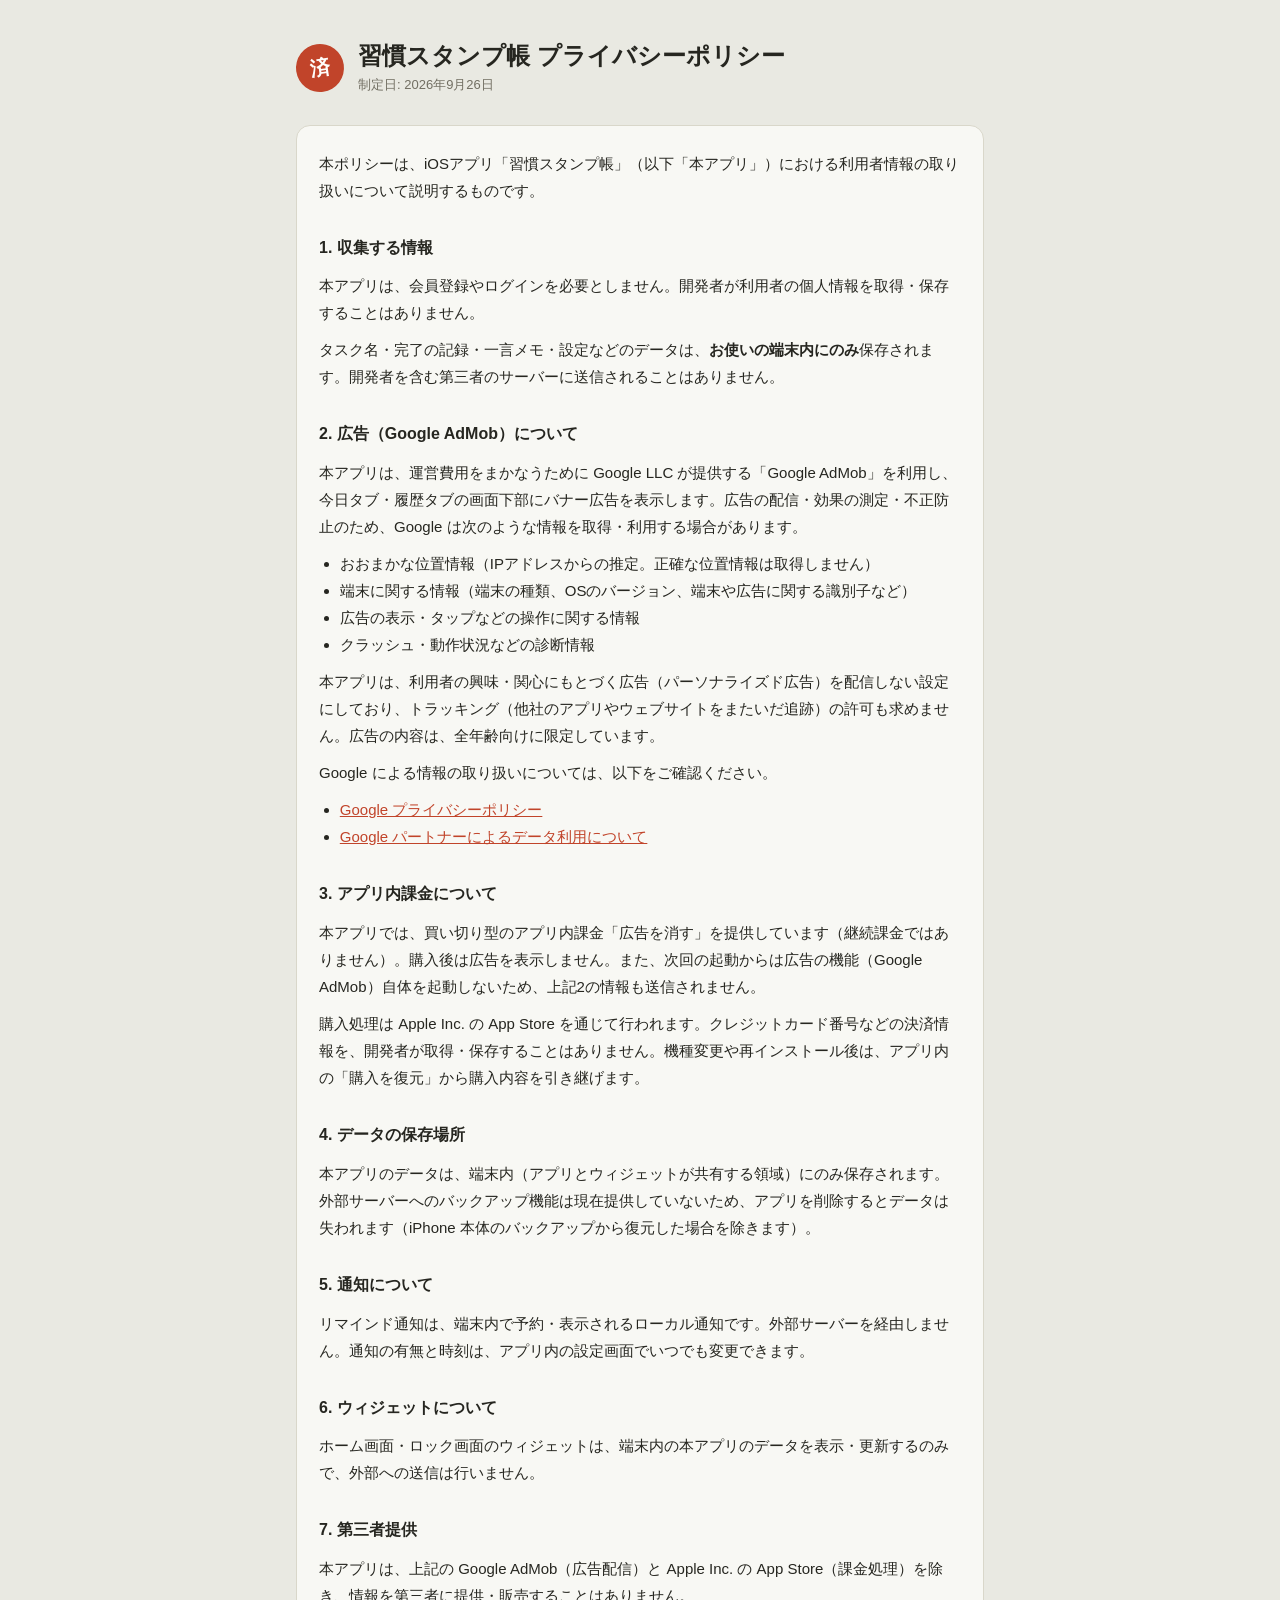
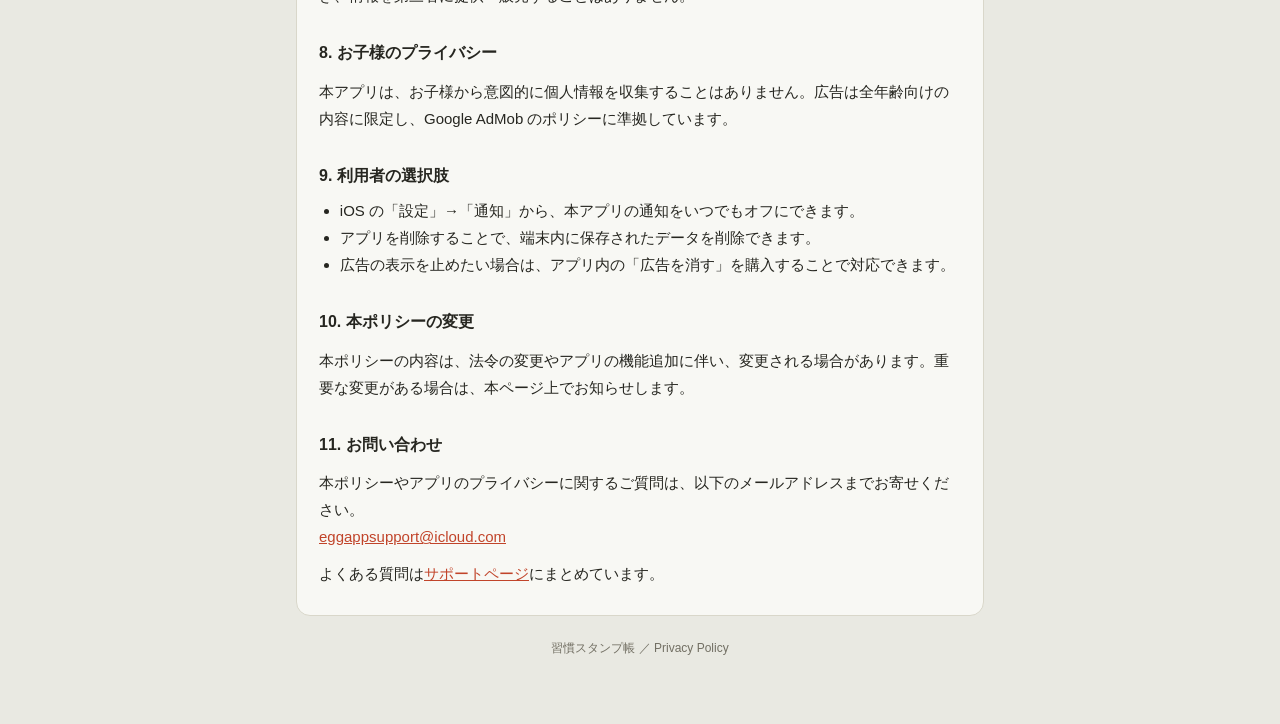
==== index.html @ aec6e475 "習慣スタンプ帳 プライバシーポリシーとサポートページ Co-Authored-By: Claude Opus 5.5 <noreply@anthropic.com>" ====
<!DOCTYPE html>
<html lang="ja">
<head>
<meta charset="utf-8">
<meta name="viewport" content="width=device-width, initial-scale=1">
<title>習慣スタンプ帳 プライバシーポリシー</title>
<meta name="description" content="iOSアプリ「習慣スタンプ帳」における利用者情報の取り扱いについて">
<link rel="stylesheet" href="style.css">
</head>
<body>
<main>
  <header>
    <div class="stamp" aria-hidden="true">済</div>
    <div>
      <h1>習慣スタンプ帳 プライバシーポリシー</h1>
      <p class="sub">制定日: 2026年9月26日</p>
    </div>
  </header>

  <div class="card">
    <p style="margin-top:16px">本ポリシーは、iOSアプリ「習慣スタンプ帳」（以下「本アプリ」）における利用者情報の取り扱いについて説明するものです。</p>

    <h2>1. 収集する情報</h2>
    <p>本アプリは、会員登録やログインを必要としません。開発者が利用者の個人情報を取得・保存することはありません。</p>
    <p>タスク名・完了の記録・一言メモ・設定などのデータは、<b>お使いの端末内にのみ</b>保存されます。開発者を含む第三者のサーバーに送信されることはありません。</p>

    <h2>2. 広告（Google AdMob）について</h2>
    <p>本アプリは、運営費用をまかなうために Google LLC が提供する「Google AdMob」を利用し、今日タブ・履歴タブの画面下部にバナー広告を表示します。広告の配信・効果の測定・不正防止のため、Google は次のような情報を取得・利用する場合があります。</p>
    <ul>
      <li>おおまかな位置情報（IPアドレスからの推定。正確な位置情報は取得しません）</li>
      <li>端末に関する情報（端末の種類、OSのバージョン、端末や広告に関する識別子など）</li>
      <li>広告の表示・タップなどの操作に関する情報</li>
      <li>クラッシュ・動作状況などの診断情報</li>
    </ul>
    <p>本アプリは、利用者の興味・関心にもとづく広告（パーソナライズド広告）を配信しない設定にしており、トラッキング（他社のアプリやウェブサイトをまたいだ追跡）の許可も求めません。広告の内容は、全年齢向けに限定しています。</p>
    <p>Google による情報の取り扱いについては、以下をご確認ください。</p>
    <ul>
      <li><a href="https://policies.google.com/privacy">Google プライバシーポリシー</a></li>
      <li><a href="https://policies.google.com/technologies/partner-sites">Google パートナーによるデータ利用について</a></li>
    </ul>

    <h2>3. アプリ内課金について</h2>
    <p>本アプリでは、買い切り型のアプリ内課金「広告を消す」を提供しています（継続課金ではありません）。購入後は広告を表示しません。また、次回の起動からは広告の機能（Google AdMob）自体を起動しないため、上記2の情報も送信されません。</p>
    <p>購入処理は Apple Inc. の App Store を通じて行われます。クレジットカード番号などの決済情報を、開発者が取得・保存することはありません。機種変更や再インストール後は、アプリ内の「購入を復元」から購入内容を引き継げます。</p>

    <h2>4. データの保存場所</h2>
    <p>本アプリのデータは、端末内（アプリとウィジェットが共有する領域）にのみ保存されます。外部サーバーへのバックアップ機能は現在提供していないため、アプリを削除するとデータは失われます（iPhone 本体のバックアップから復元した場合を除きます）。</p>

    <h2>5. 通知について</h2>
    <p>リマインド通知は、端末内で予約・表示されるローカル通知です。外部サーバーを経由しません。通知の有無と時刻は、アプリ内の設定画面でいつでも変更できます。</p>

    <h2>6. ウィジェットについて</h2>
    <p>ホーム画面・ロック画面のウィジェットは、端末内の本アプリのデータを表示・更新するのみで、外部への送信は行いません。</p>

    <h2>7. 第三者提供</h2>
    <p>本アプリは、上記の Google AdMob（広告配信）と Apple Inc. の App Store（課金処理）を除き、情報を第三者に提供・販売することはありません。</p>

    <h2>8. お子様のプライバシー</h2>
    <p>本アプリは、お子様から意図的に個人情報を収集することはありません。広告は全年齢向けの内容に限定し、Google AdMob のポリシーに準拠しています。</p>

    <h2>9. 利用者の選択肢</h2>
    <ul>
      <li>iOS の「設定」→「通知」から、本アプリの通知をいつでもオフにできます。</li>
      <li>アプリを削除することで、端末内に保存されたデータを削除できます。</li>
      <li>広告の表示を止めたい場合は、アプリ内の「広告を消す」を購入することで対応できます。</li>
    </ul>

    <h2>10. 本ポリシーの変更</h2>
    <p>本ポリシーの内容は、法令の変更やアプリの機能追加に伴い、変更される場合があります。重要な変更がある場合は、本ページ上でお知らせします。</p>

    <h2>11. お問い合わせ</h2>
    <p>本ポリシーやアプリのプライバシーに関するご質問は、以下のメールアドレスまでお寄せください。<br>
    <a href="mailto:eggappsupport@icloud.com">eggappsupport@icloud.com</a></p>
    <p>よくある質問は<a href="support/">サポートページ</a>にまとめています。</p>
  </div>
  <footer>習慣スタンプ帳 ／ Privacy Policy</footer>
</main>
</body>
</html>
---- style.css ----
:root {
  --bg: #E9E9E2; --surface: #F8F8F4; --ink: #262620; --ink-soft: #726F63;
  --line: #D9D7CA; --accent: #C1442A; --wash: #F6EEE8;
  color-scheme: light dark;
}
@media (prefers-color-scheme: dark) {
  :root { --bg: #171713; --surface: #211F1A; --ink: #EFEBE0; --ink-soft: #A6A192;
          --line: #383527; --accent: #E2643F; --wash: #2C2117; }
}
* { box-sizing: border-box; }
body {
  margin: 0; background: var(--bg); color: var(--ink);
  font-family: -apple-system, "Hiragino Sans", "Hiragino Kaku Gothic ProN", "Noto Sans JP", sans-serif;
  line-height: 1.8; -webkit-text-size-adjust: 100%;
}
main { max-width: 720px; margin: 0 auto; padding: 40px 16px 64px; }
header { display: flex; align-items: center; gap: 14px; margin-bottom: 28px; }
.stamp {
  flex: none; width: 48px; height: 48px; border-radius: 50%; background: var(--accent); color: #FFFDFA;
  display: flex; align-items: center; justify-content: center; font-weight: 700; font-size: 20px;
  transform: rotate(-8deg);
}
h1 { font-size: 24px; margin: 0; line-height: 1.3; }
.sub { color: var(--ink-soft); font-size: 13px; margin: 2px 0 0; }
.card { background: var(--surface); border: 1px solid var(--line); border-radius: 14px; padding: 8px 22px 18px; }
h2 { font-size: 16px; margin: 26px 0 6px; padding-top: 4px; }
h2:first-child { margin-top: 14px; }
p, li { font-size: 15px; }
ul { padding-left: 1.3em; margin: 6px 0; }
a { color: var(--accent); }
.note { background: var(--wash); border-radius: 8px; padding: 10px 14px; font-size: 14px; }
footer { color: var(--ink-soft); font-size: 12px; margin-top: 22px; text-align: center; }
.card p { margin: 10px 0; }
footer a { color: var(--ink-soft); }
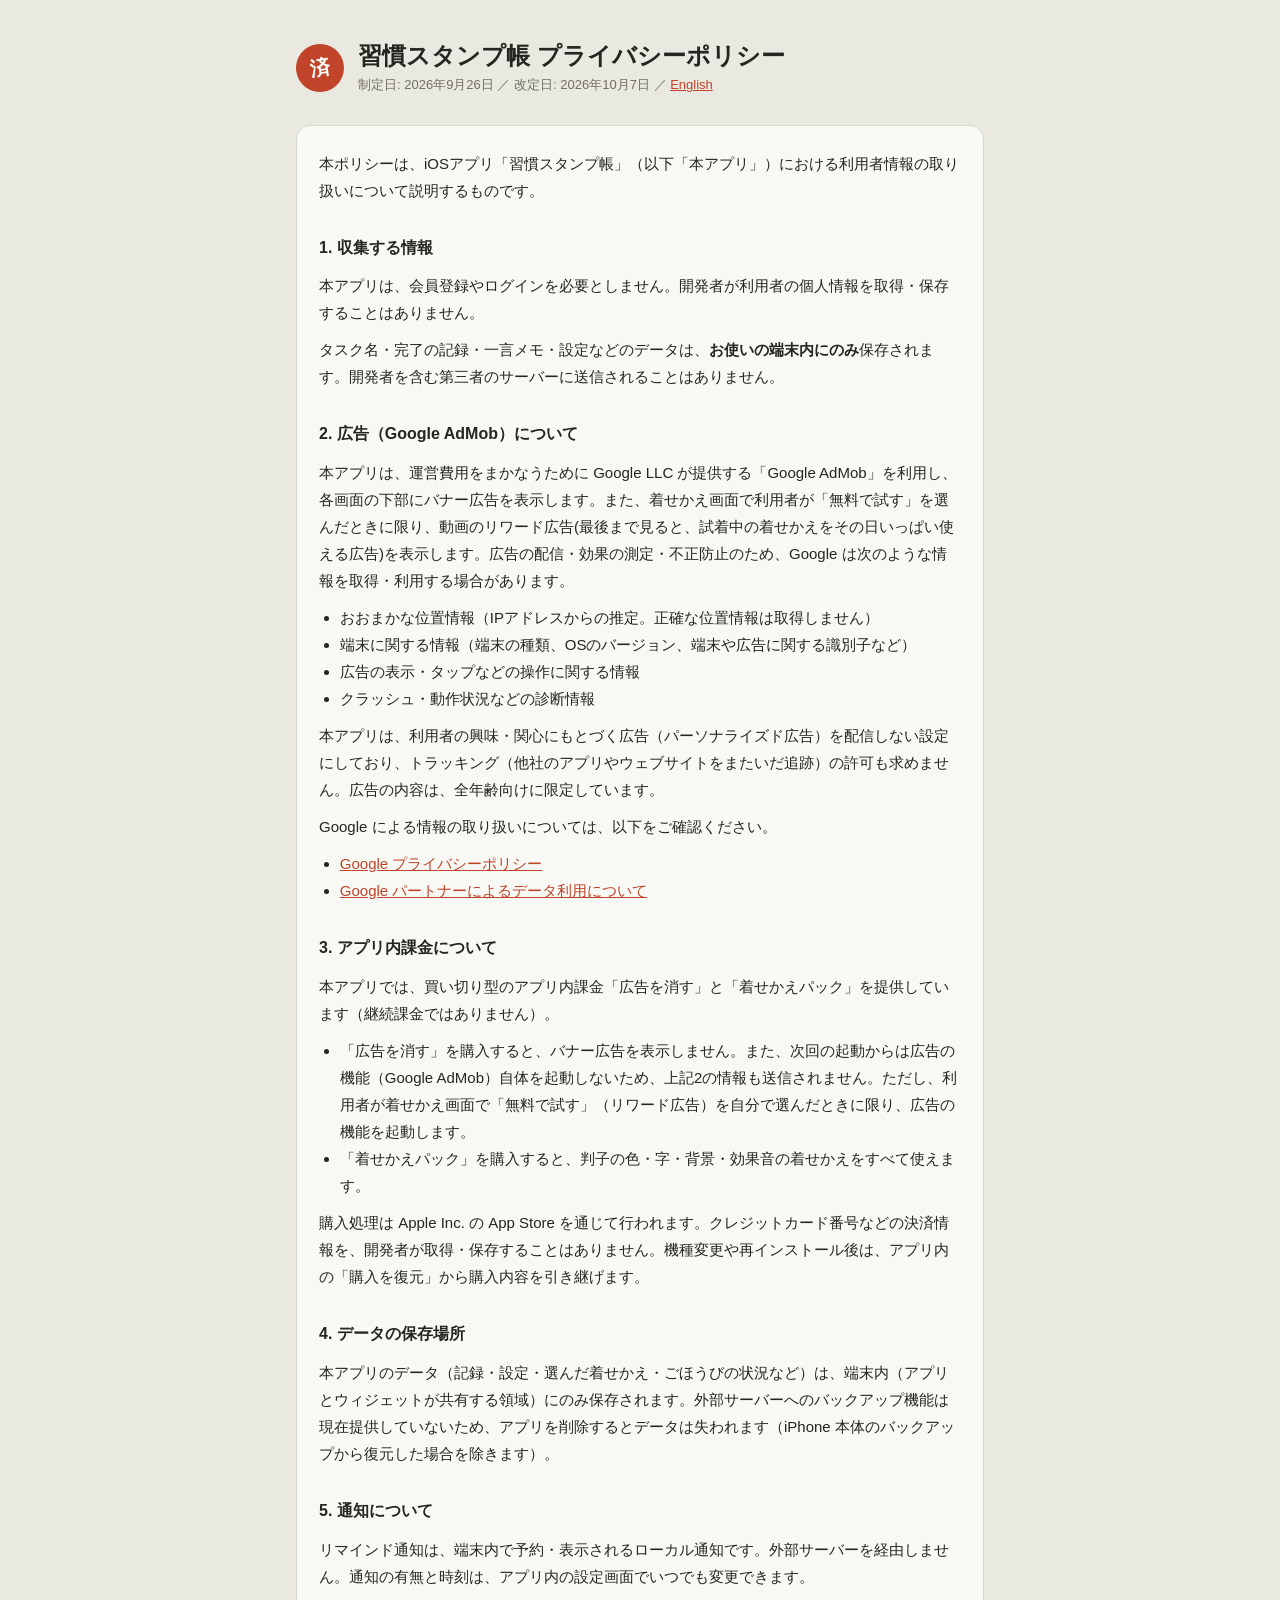
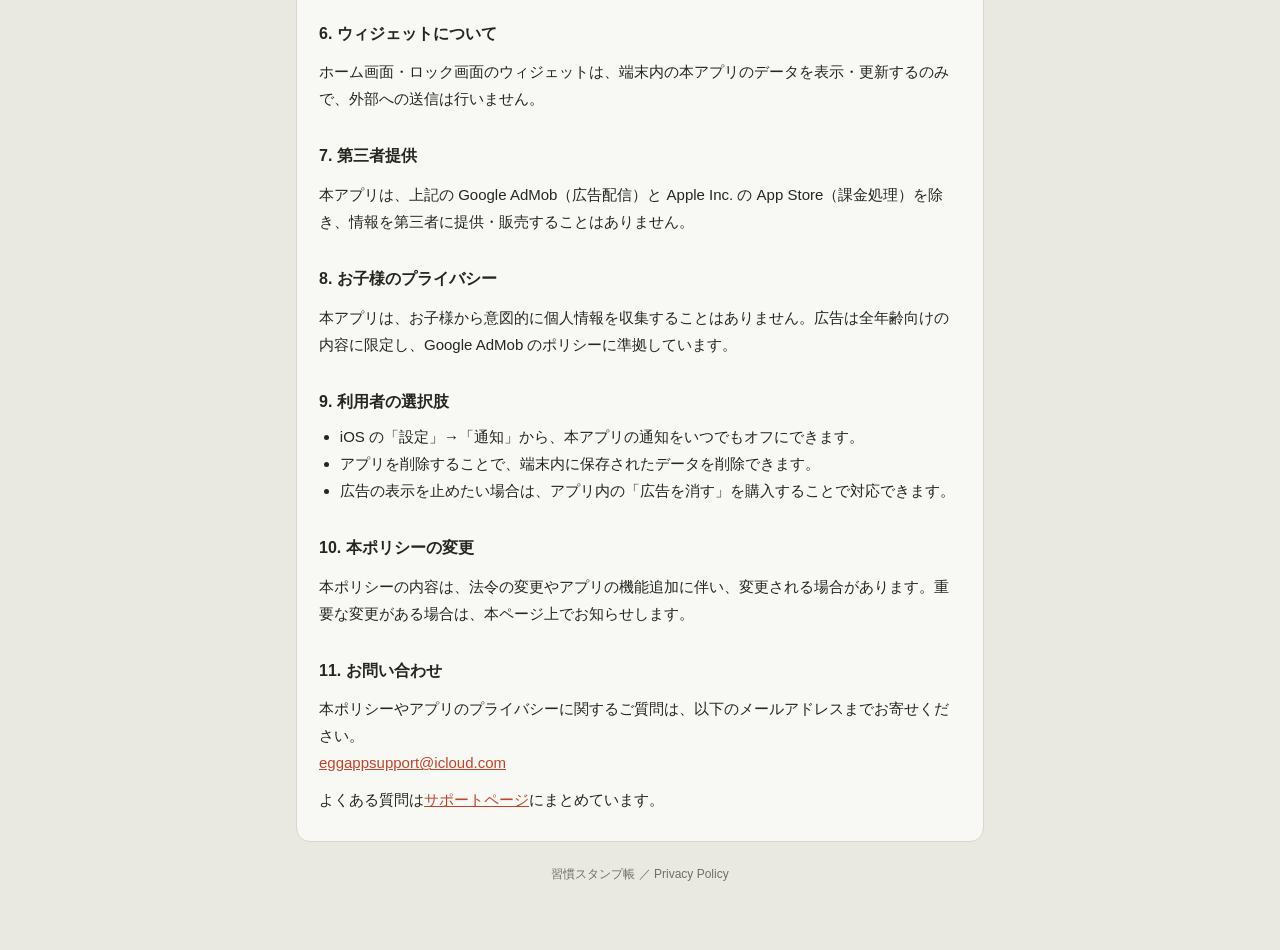
==== commit 2d4dc134: "Add English pages and update for 1.2 (Settings tab, Theme Pack, rewarded ads) Co-Authored-By: Claude" ====
--- a/index.html
+++ b/index.html
@@ -13,7 +13,7 @@
     <div class="stamp" aria-hidden="true">済</div>
     <div>
       <h1>習慣スタンプ帳 プライバシーポリシー</h1>
-      <p class="sub">制定日: 2026年9月26日</p>
+      <p class="sub">制定日: 2026年9月26日 ／ 改定日: 2026年10月7日 ／ <a href="en/">English</a></p>
     </div>
   </header>
 
@@ -25,7 +25,7 @@
     <p>タスク名・完了の記録・一言メモ・設定などのデータは、<b>お使いの端末内にのみ</b>保存されます。開発者を含む第三者のサーバーに送信されることはありません。</p>
 
     <h2>2. 広告（Google AdMob）について</h2>
-    <p>本アプリは、運営費用をまかなうために Google LLC が提供する「Google AdMob」を利用し、今日タブ・履歴タブの画面下部にバナー広告を表示します。広告の配信・効果の測定・不正防止のため、Google は次のような情報を取得・利用する場合があります。</p>
+    <p>本アプリは、運営費用をまかなうために Google LLC が提供する「Google AdMob」を利用し、各画面の下部にバナー広告を表示します。また、着せかえ画面で利用者が「無料で試す」を選んだときに限り、動画のリワード広告(最後まで見ると、試着中の着せかえをその日いっぱい使える広告)を表示します。広告の配信・効果の測定・不正防止のため、Google は次のような情報を取得・利用する場合があります。</p>
     <ul>
       <li>おおまかな位置情報（IPアドレスからの推定。正確な位置情報は取得しません）</li>
       <li>端末に関する情報（端末の種類、OSのバージョン、端末や広告に関する識別子など）</li>
@@ -40,11 +40,15 @@
     </ul>
 
     <h2>3. アプリ内課金について</h2>
-    <p>本アプリでは、買い切り型のアプリ内課金「広告を消す」を提供しています（継続課金ではありません）。購入後は広告を表示しません。また、次回の起動からは広告の機能（Google AdMob）自体を起動しないため、上記2の情報も送信されません。</p>
+    <p>本アプリでは、買い切り型のアプリ内課金「広告を消す」と「着せかえパック」を提供しています（継続課金ではありません）。</p>
+    <ul>
+      <li>「広告を消す」を購入すると、バナー広告を表示しません。また、次回の起動からは広告の機能（Google AdMob）自体を起動しないため、上記2の情報も送信されません。ただし、利用者が着せかえ画面で「無料で試す」（リワード広告）を自分で選んだときに限り、広告の機能を起動します。</li>
+      <li>「着せかえパック」を購入すると、判子の色・字・背景・効果音の着せかえをすべて使えます。</li>
+    </ul>
     <p>購入処理は Apple Inc. の App Store を通じて行われます。クレジットカード番号などの決済情報を、開発者が取得・保存することはありません。機種変更や再インストール後は、アプリ内の「購入を復元」から購入内容を引き継げます。</p>
 
     <h2>4. データの保存場所</h2>
-    <p>本アプリのデータは、端末内（アプリとウィジェットが共有する領域）にのみ保存されます。外部サーバーへのバックアップ機能は現在提供していないため、アプリを削除するとデータは失われます（iPhone 本体のバックアップから復元した場合を除きます）。</p>
+    <p>本アプリのデータ（記録・設定・選んだ着せかえ・ごほうびの状況など）は、端末内（アプリとウィジェットが共有する領域）にのみ保存されます。外部サーバーへのバックアップ機能は現在提供していないため、アプリを削除するとデータは失われます（iPhone 本体のバックアップから復元した場合を除きます）。</p>
 
     <h2>5. 通知について</h2>
     <p>リマインド通知は、端末内で予約・表示されるローカル通知です。外部サーバーを経由しません。通知の有無と時刻は、アプリ内の設定画面でいつでも変更できます。</p>
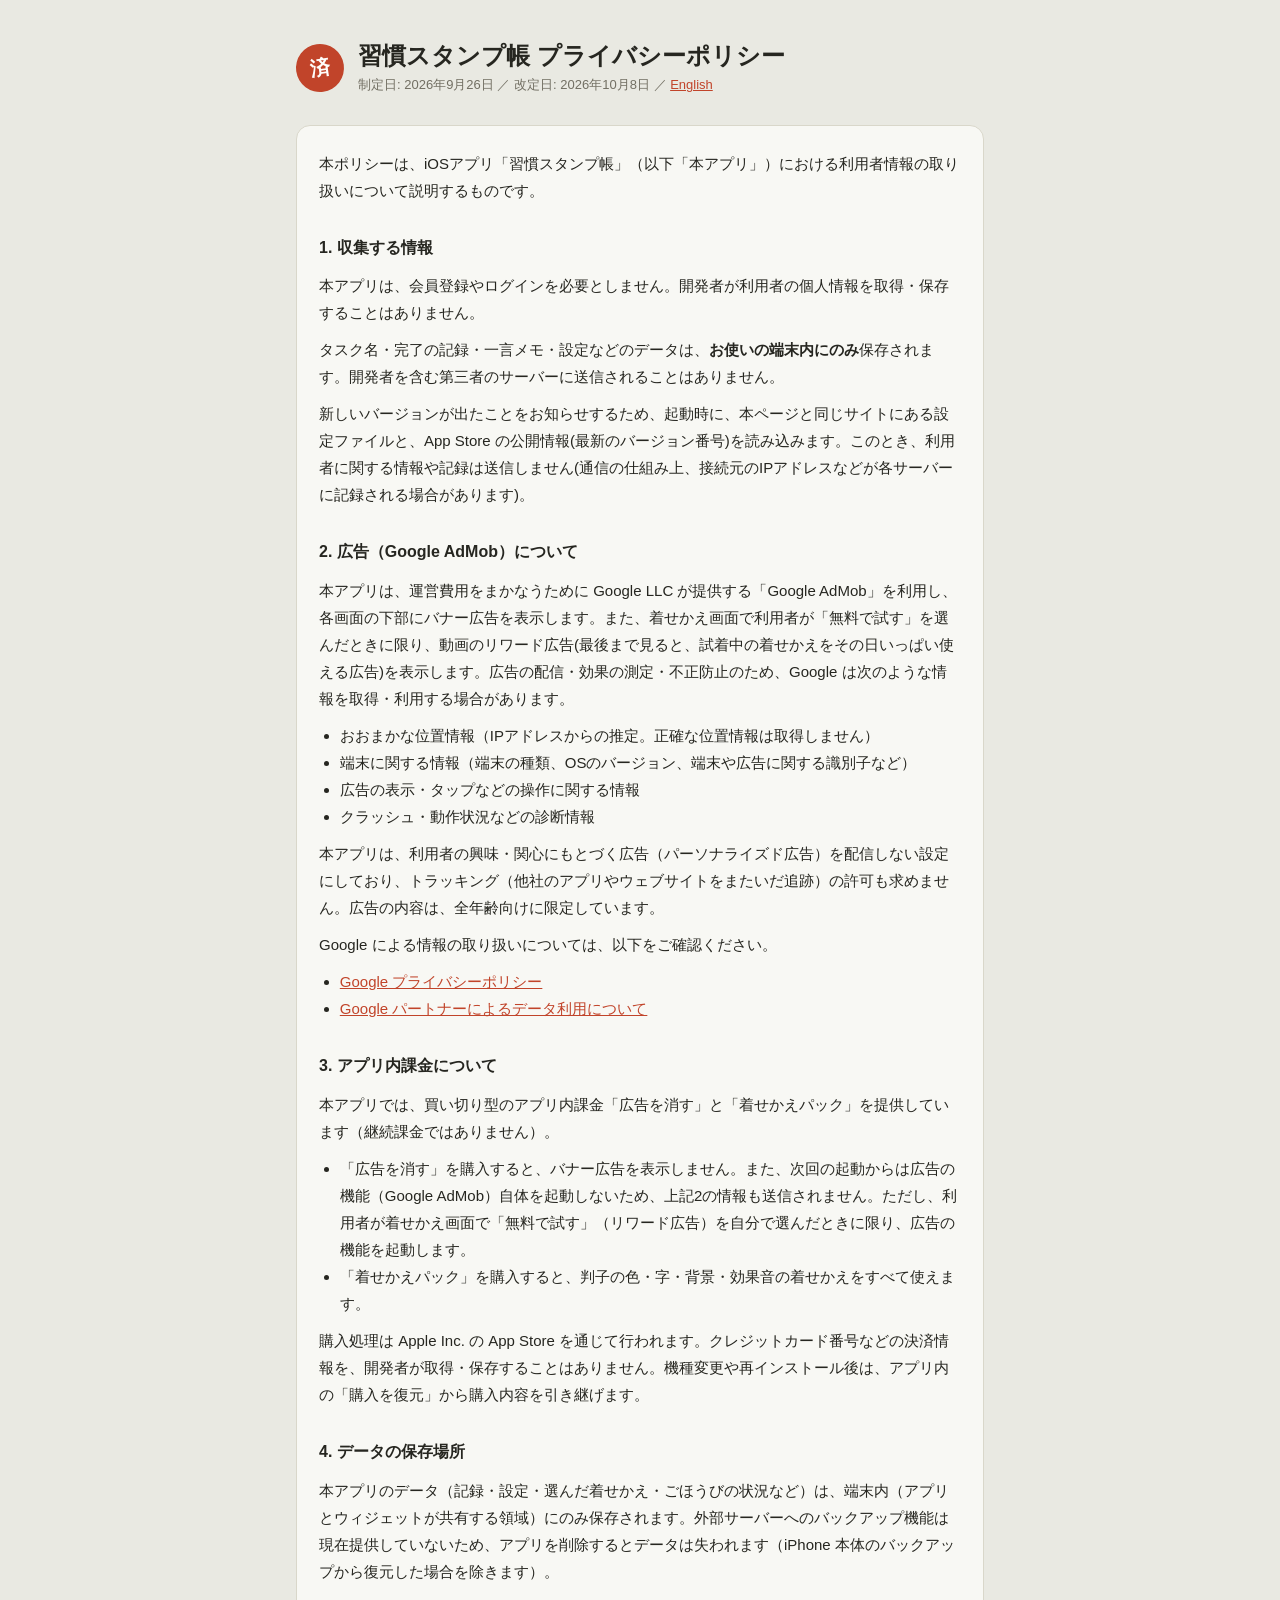
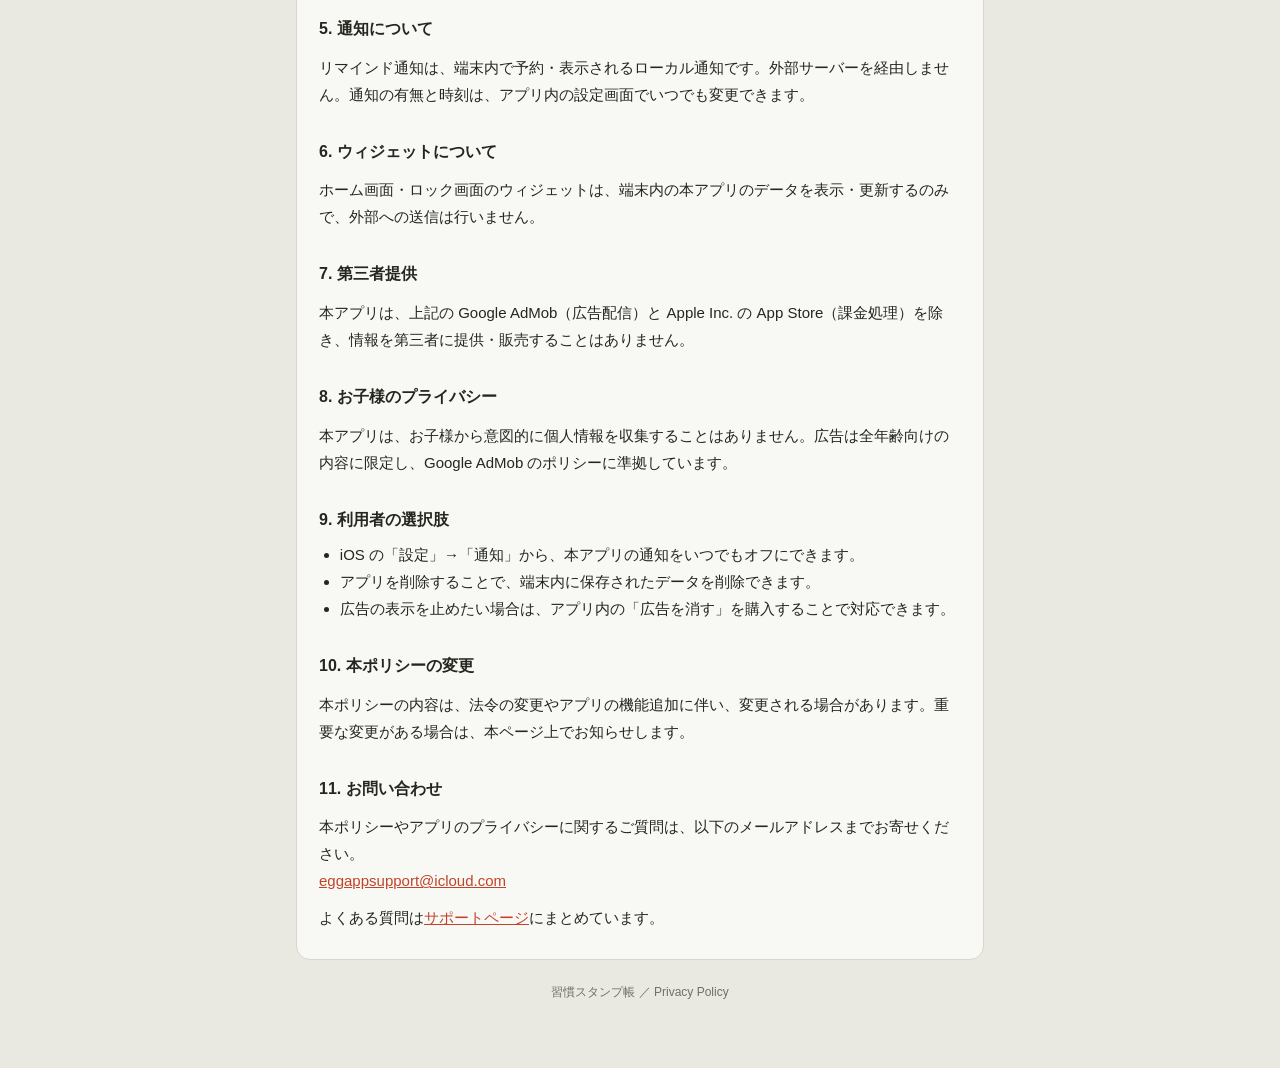
==== commit d5e95263: "Add update.json and mention the new-version check in the privacy policy Co-Authored-By: Claude Opus " ====
--- a/index.html
+++ b/index.html
@@ -13,7 +13,7 @@
     <div class="stamp" aria-hidden="true">済</div>
     <div>
       <h1>習慣スタンプ帳 プライバシーポリシー</h1>
-      <p class="sub">制定日: 2026年9月26日 ／ 改定日: 2026年10月7日 ／ <a href="en/">English</a></p>
+      <p class="sub">制定日: 2026年9月26日 ／ 改定日: 2026年10月8日 ／ <a href="en/">English</a></p>
     </div>
   </header>
 
@@ -23,6 +23,7 @@
     <h2>1. 収集する情報</h2>
     <p>本アプリは、会員登録やログインを必要としません。開発者が利用者の個人情報を取得・保存することはありません。</p>
     <p>タスク名・完了の記録・一言メモ・設定などのデータは、<b>お使いの端末内にのみ</b>保存されます。開発者を含む第三者のサーバーに送信されることはありません。</p>
+    <p>新しいバージョンが出たことをお知らせするため、起動時に、本ページと同じサイトにある設定ファイルと、App Store の公開情報(最新のバージョン番号)を読み込みます。このとき、利用者に関する情報や記録は送信しません(通信の仕組み上、接続元のIPアドレスなどが各サーバーに記録される場合があります)。</p>
 
     <h2>2. 広告（Google AdMob）について</h2>
     <p>本アプリは、運営費用をまかなうために Google LLC が提供する「Google AdMob」を利用し、各画面の下部にバナー広告を表示します。また、着せかえ画面で利用者が「無料で試す」を選んだときに限り、動画のリワード広告(最後まで見ると、試着中の着せかえをその日いっぱい使える広告)を表示します。広告の配信・効果の測定・不正防止のため、Google は次のような情報を取得・利用する場合があります。</p>
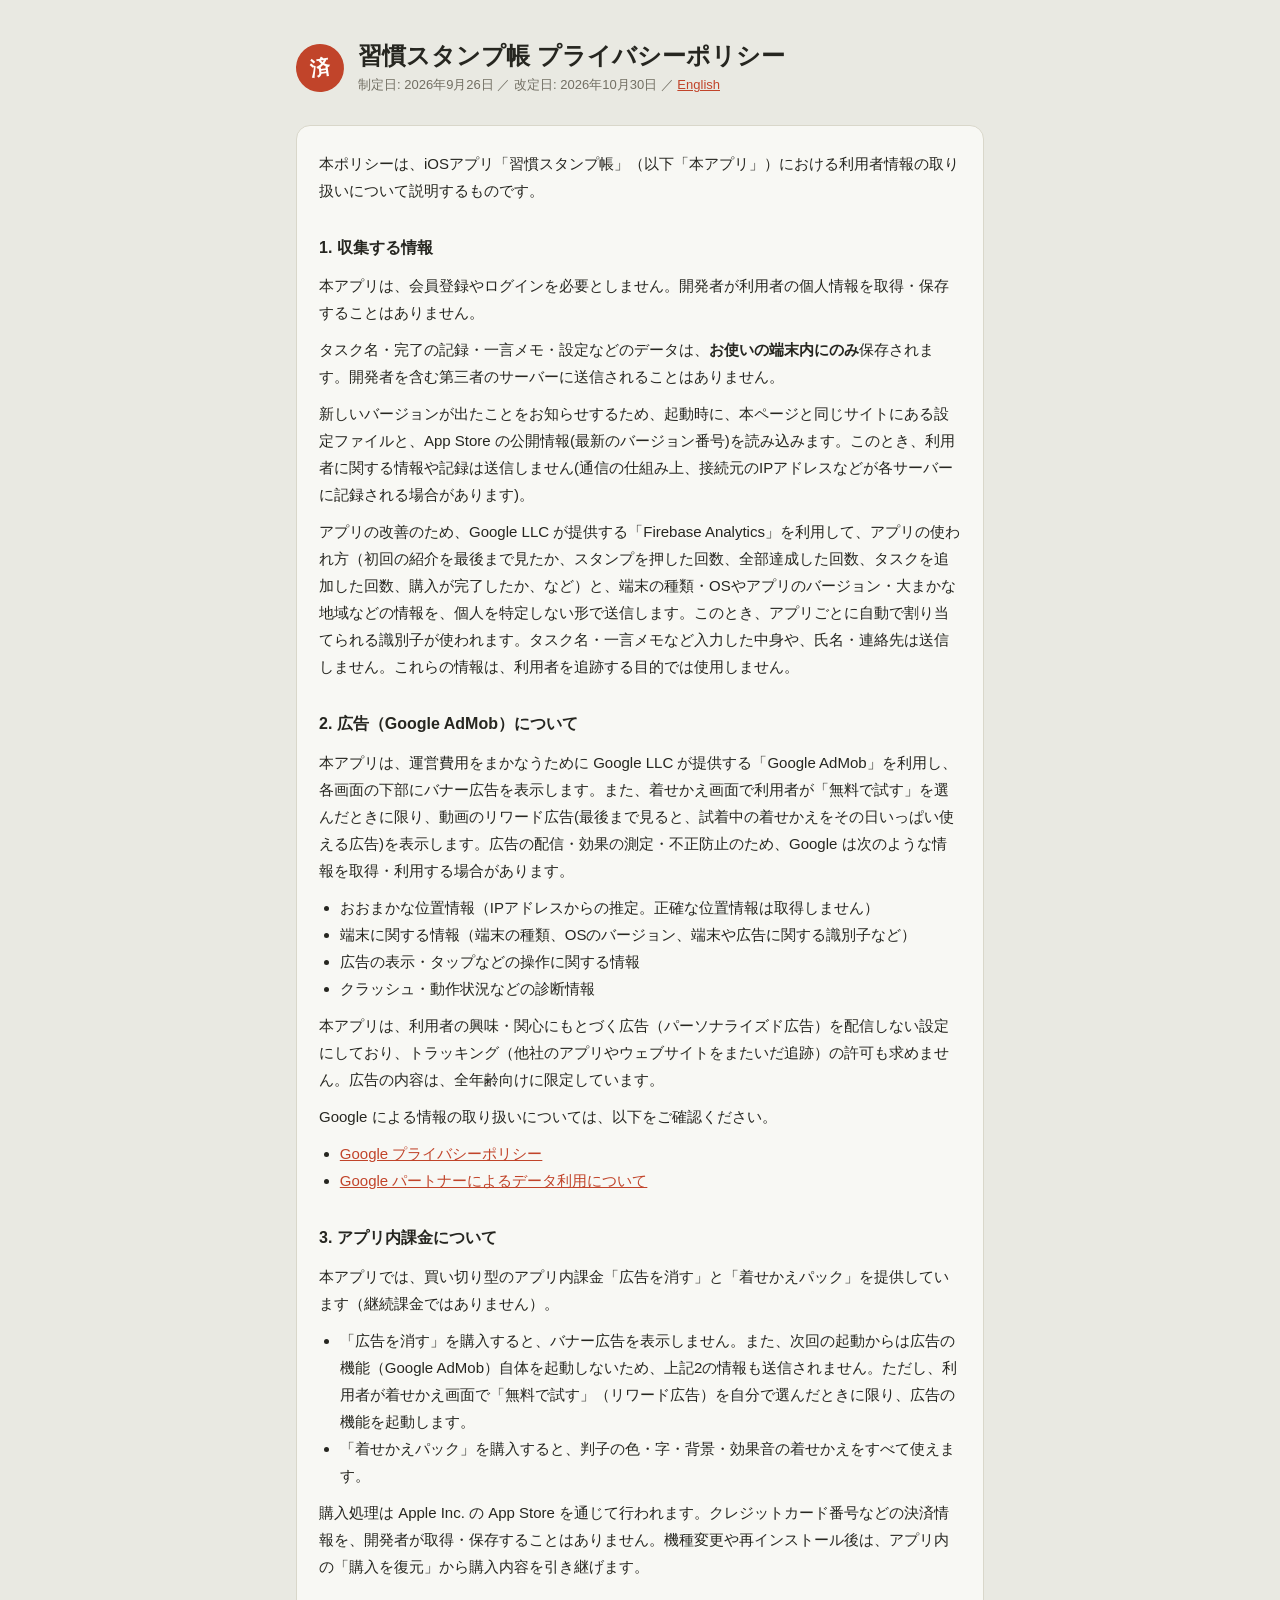
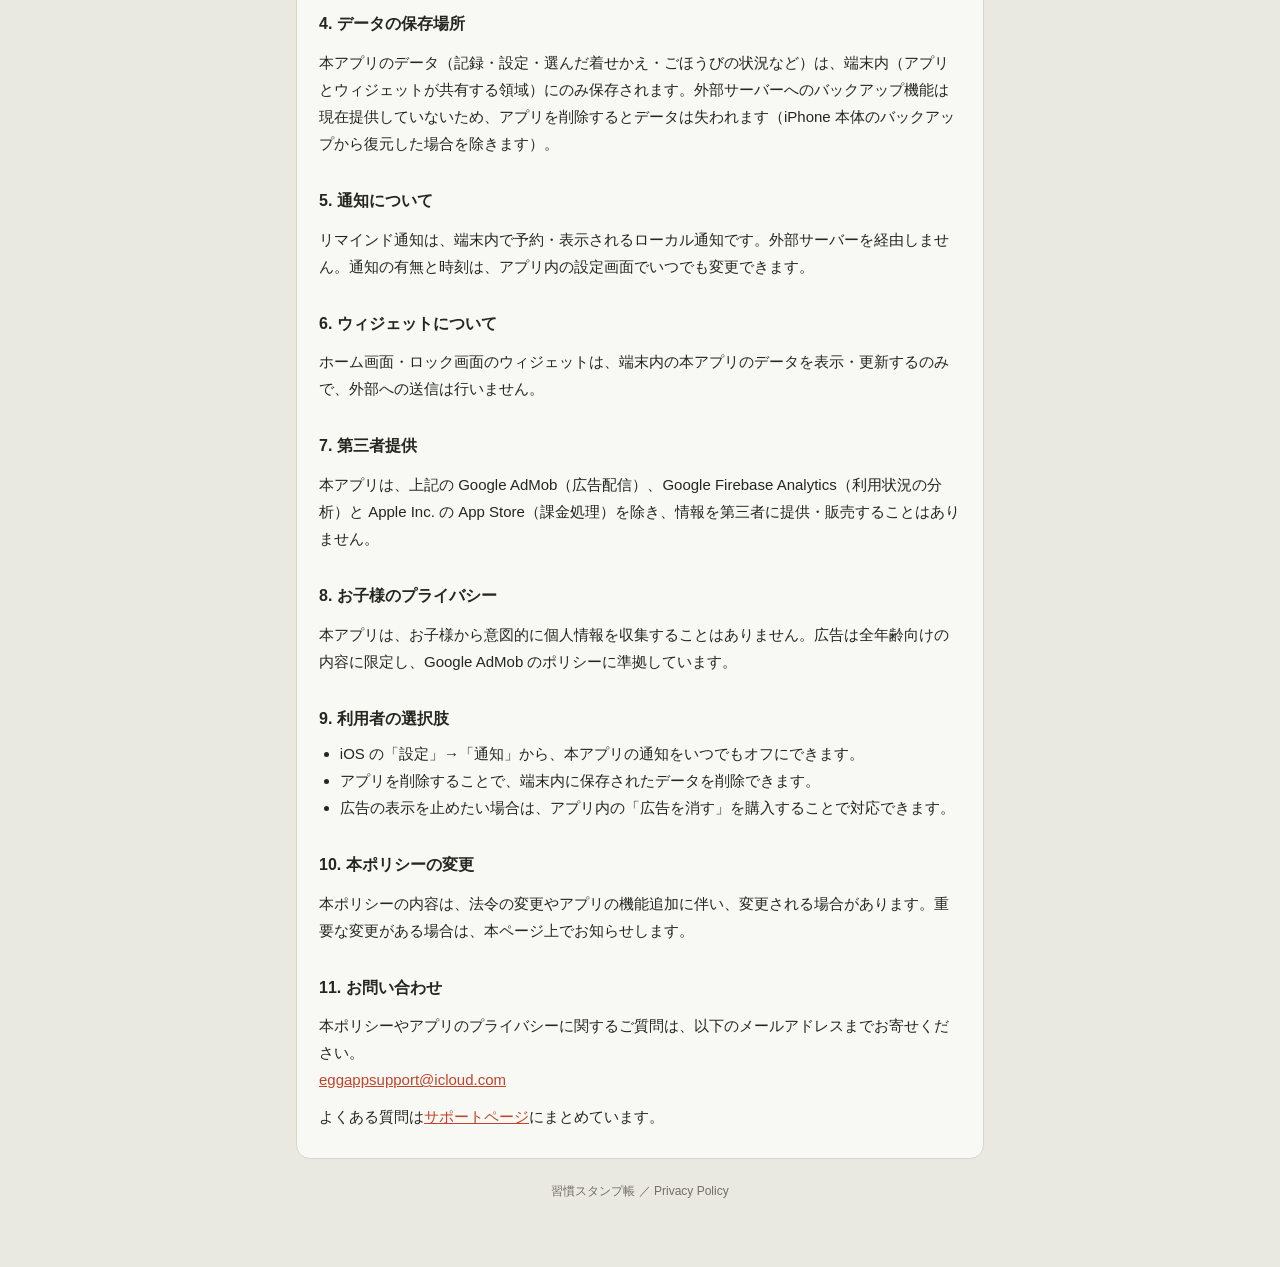
==== commit 353ec66a: "Add Firebase Analytics (usage statistics) to the privacy policy for 1.6 Co-Authored-By: Claude Sonne" ====
--- a/index.html
+++ b/index.html
@@ -13,7 +13,7 @@
     <div class="stamp" aria-hidden="true">済</div>
     <div>
       <h1>習慣スタンプ帳 プライバシーポリシー</h1>
-      <p class="sub">制定日: 2026年9月26日 ／ 改定日: 2026年10月8日 ／ <a href="en/">English</a></p>
+      <p class="sub">制定日: 2026年9月26日 ／ 改定日: 2026年10月30日 ／ <a href="en/">English</a></p>
     </div>
   </header>
 
@@ -24,6 +24,7 @@
     <p>本アプリは、会員登録やログインを必要としません。開発者が利用者の個人情報を取得・保存することはありません。</p>
     <p>タスク名・完了の記録・一言メモ・設定などのデータは、<b>お使いの端末内にのみ</b>保存されます。開発者を含む第三者のサーバーに送信されることはありません。</p>
     <p>新しいバージョンが出たことをお知らせするため、起動時に、本ページと同じサイトにある設定ファイルと、App Store の公開情報(最新のバージョン番号)を読み込みます。このとき、利用者に関する情報や記録は送信しません(通信の仕組み上、接続元のIPアドレスなどが各サーバーに記録される場合があります)。</p>
+    <p>アプリの改善のため、Google LLC が提供する「Firebase Analytics」を利用して、アプリの使われ方（初回の紹介を最後まで見たか、スタンプを押した回数、全部達成した回数、タスクを追加した回数、購入が完了したか、など）と、端末の種類・OSやアプリのバージョン・大まかな地域などの情報を、個人を特定しない形で送信します。このとき、アプリごとに自動で割り当てられる識別子が使われます。タスク名・一言メモなど入力した中身や、氏名・連絡先は送信しません。これらの情報は、利用者を追跡する目的では使用しません。</p>
 
     <h2>2. 広告（Google AdMob）について</h2>
     <p>本アプリは、運営費用をまかなうために Google LLC が提供する「Google AdMob」を利用し、各画面の下部にバナー広告を表示します。また、着せかえ画面で利用者が「無料で試す」を選んだときに限り、動画のリワード広告(最後まで見ると、試着中の着せかえをその日いっぱい使える広告)を表示します。広告の配信・効果の測定・不正防止のため、Google は次のような情報を取得・利用する場合があります。</p>
@@ -58,7 +59,7 @@
     <p>ホーム画面・ロック画面のウィジェットは、端末内の本アプリのデータを表示・更新するのみで、外部への送信は行いません。</p>
 
     <h2>7. 第三者提供</h2>
-    <p>本アプリは、上記の Google AdMob（広告配信）と Apple Inc. の App Store（課金処理）を除き、情報を第三者に提供・販売することはありません。</p>
+    <p>本アプリは、上記の Google AdMob（広告配信）、Google Firebase Analytics（利用状況の分析）と Apple Inc. の App Store（課金処理）を除き、情報を第三者に提供・販売することはありません。</p>
 
     <h2>8. お子様のプライバシー</h2>
     <p>本アプリは、お子様から意図的に個人情報を収集することはありません。広告は全年齢向けの内容に限定し、Google AdMob のポリシーに準拠しています。</p>
